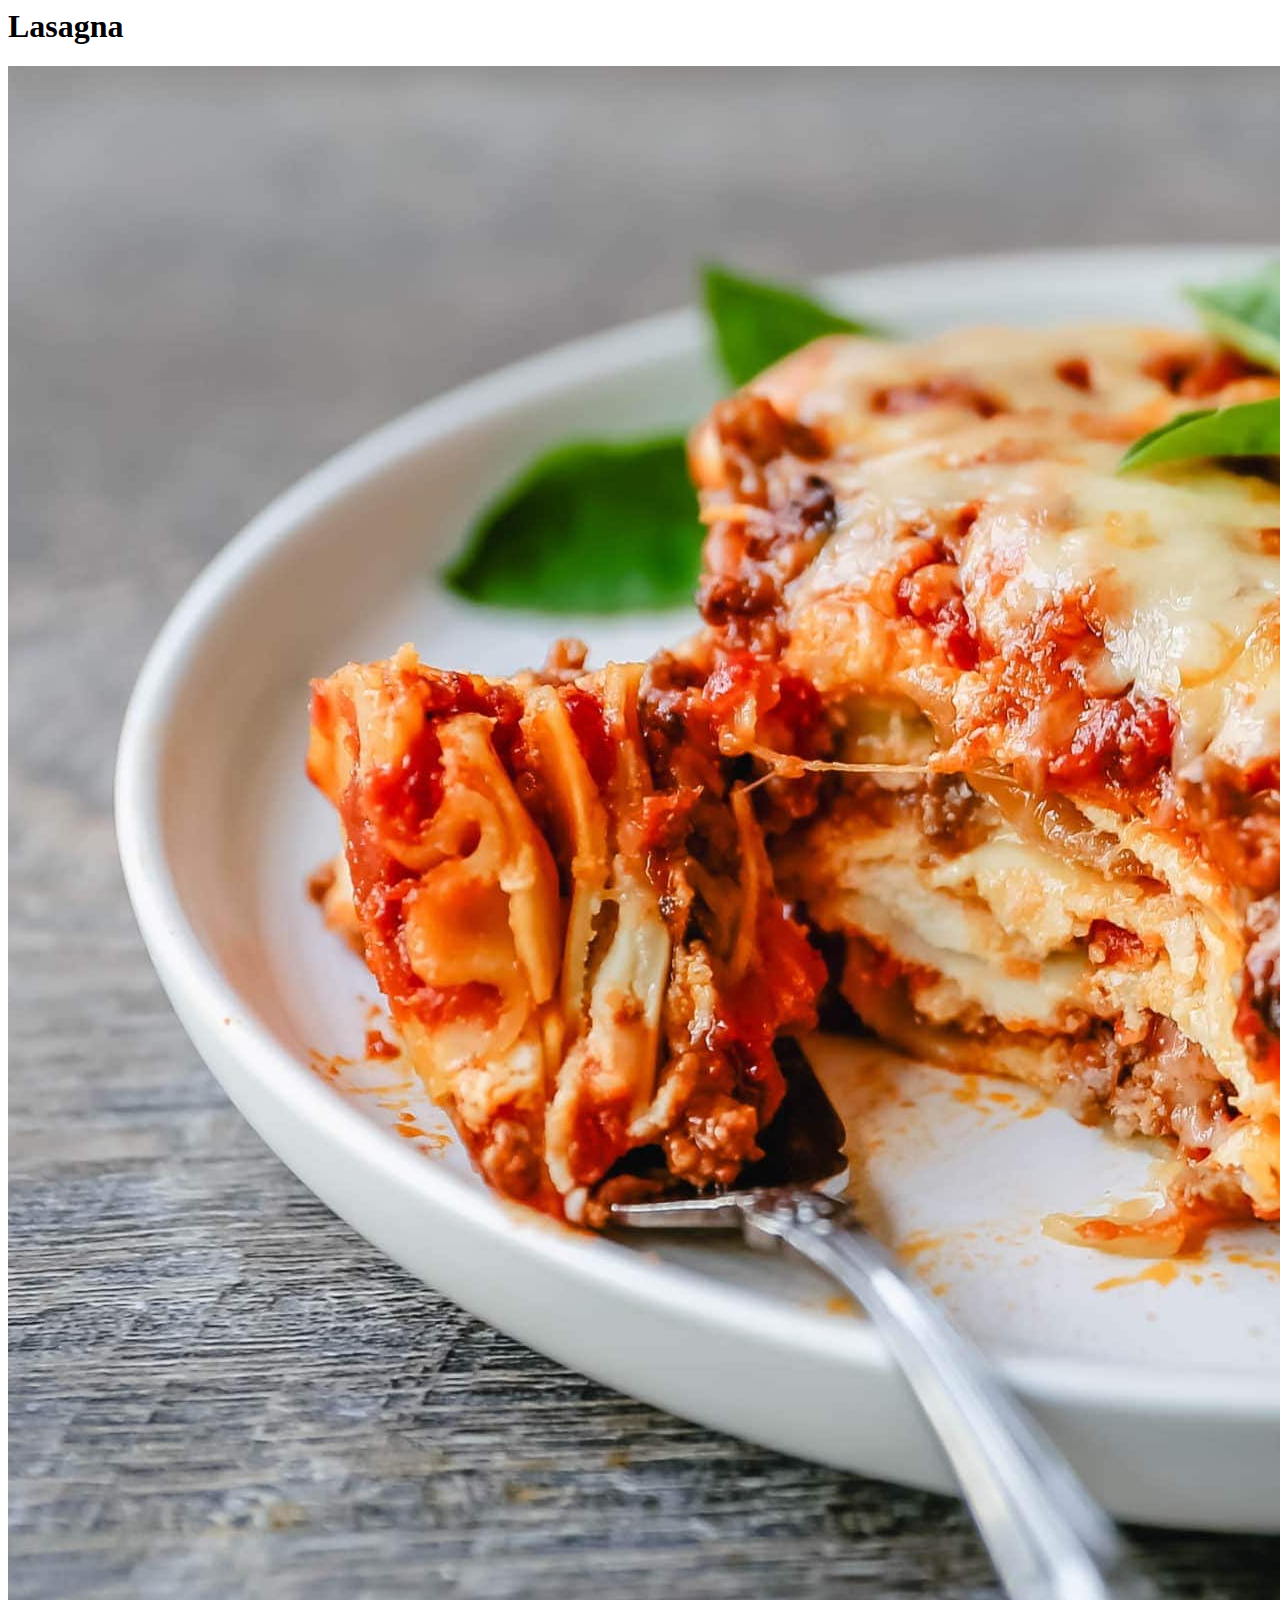
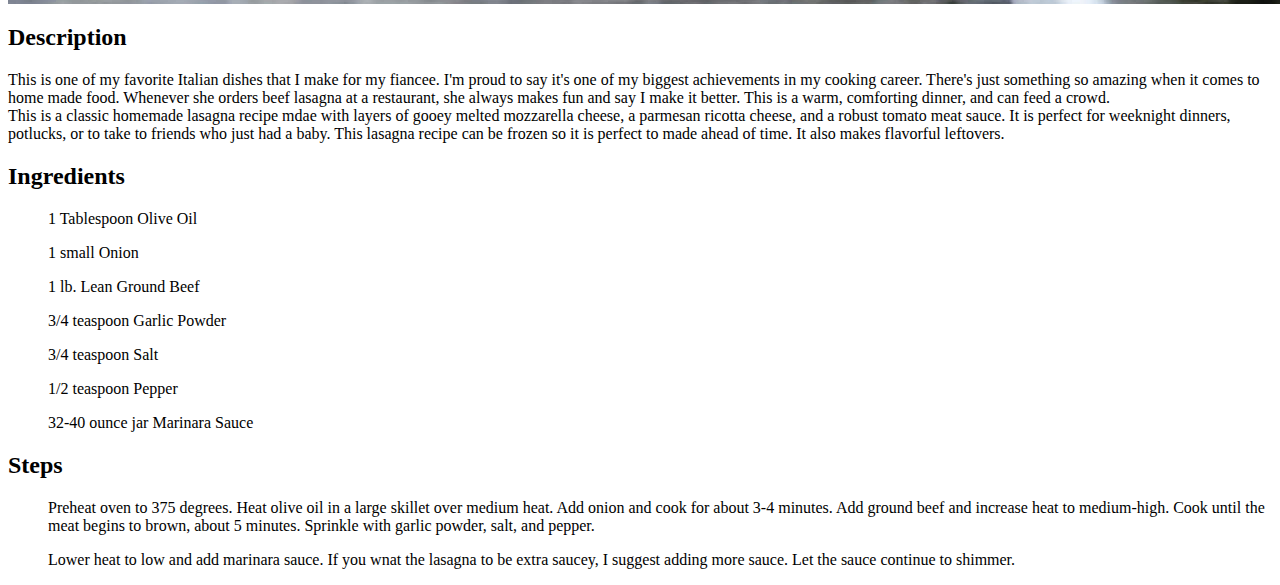
==== recipes/lasagna.html @ d416dfc3 "Finished lasagna.html and pho.html" ====
<body>
    <h1>Lasagna</h1>
    <img src="images/lasagna.jpg" alt="Lasagna">
    <h2>Description</h2>
    <p>This is one of my favorite Italian dishes that I make for my fiancee. I'm proud to say it's one of my biggest achievements in my cooking career. There's just something so amazing when it comes to home made food. Whenever she orders beef lasagna at a restaurant, she always makes fun and say I make it better. This is a warm, comforting dinner, and can feed a crowd. <br>
    This is a classic homemade lasagna recipe mdae with layers of gooey melted mozzarella cheese, a parmesan ricotta cheese, and a robust tomato meat sauce. It is perfect for weeknight dinners, potlucks, or to take to friends who just had a baby. This lasagna recipe can be frozen so it is perfect to made ahead of time. It also makes flavorful leftovers.
    </p>

    <h2>Ingredients</h2>
        <ul>1 Tablespoon Olive Oil</ul>
        <ul>1 small Onion</ul>
        <ul>1 lb. Lean Ground Beef</ul>
        <ul>3/4 teaspoon Garlic Powder</ul>
        <ul>3/4 teaspoon Salt</ul>
        <ul>1/2 teaspoon Pepper</ul>
        <ul>32-40 ounce jar Marinara Sauce</ul>

    <h2>Steps</h2>
        <ol>Preheat oven to 375 degrees. Heat olive oil in a large skillet over medium heat. Add onion and cook for about 3-4 minutes. Add ground beef and increase heat to medium-high. Cook until the meat begins to brown, about 5 minutes. Sprinkle with garlic powder, salt, and pepper. </ol>
        <ol>Lower heat to low and add marinara sauce. If you wnat the lasagna to be extra saucey, I suggest adding more sauce. Let the sauce continue to shimmer.</ol>
</body>
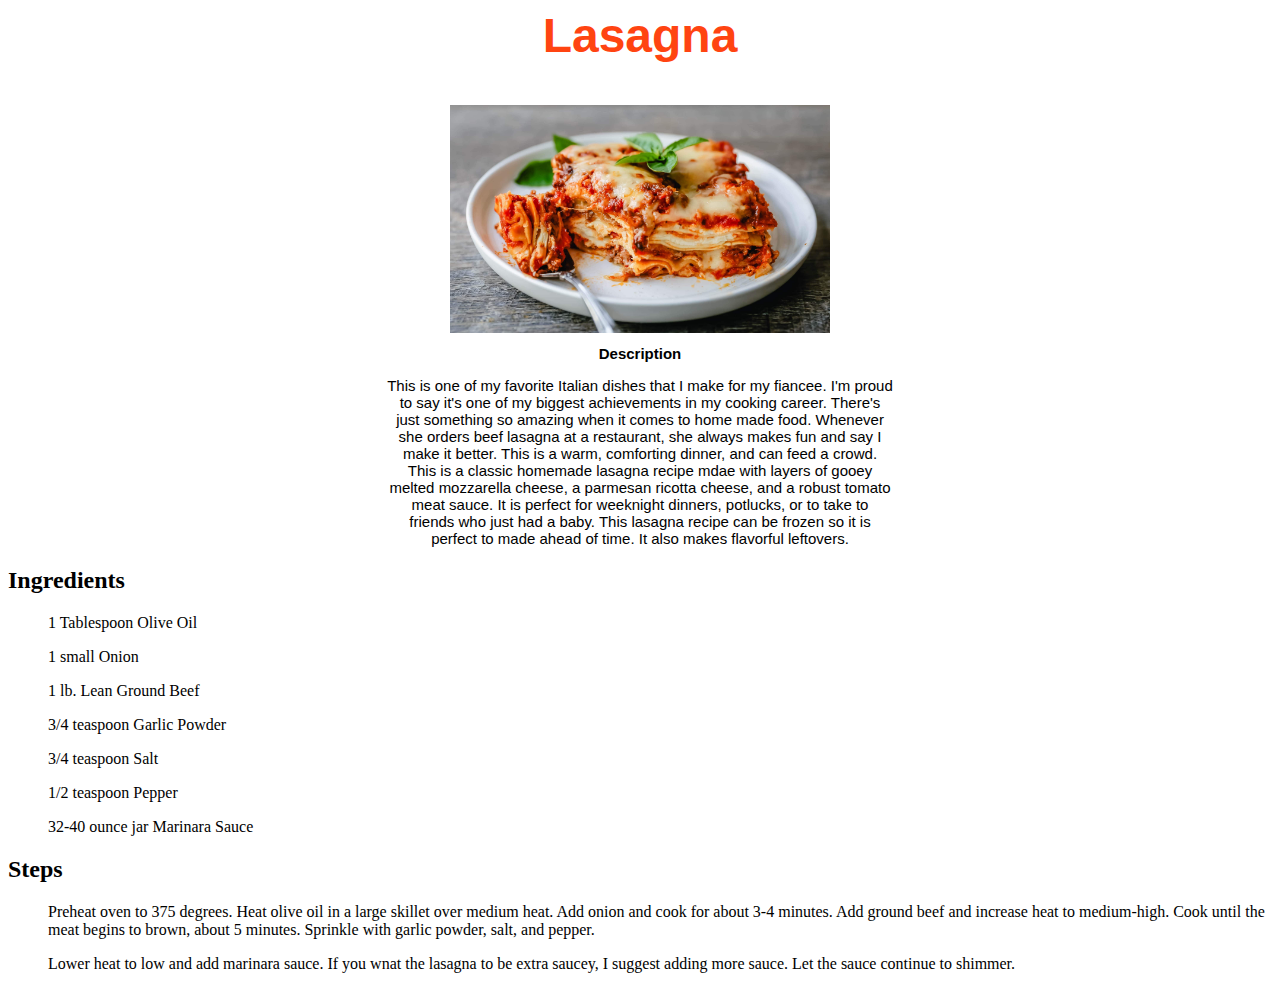
==== commit bb741289: "Added styles.css to all html's, decided to keep the same for all of them for now" ====
--- a/recipes/lasagna.html
+++ b/recipes/lasagna.html
@@ -1,8 +1,16 @@
+<html lang="en">
+<head>
+    <meta charset="UTF-8">
+    <meta http-equiv="X-UA-Compatible" content="IE=edge">
+    <meta name="viewport" content="width=device-width, initial-scale=1.0">
+    <title>Lasagna Recipe</title>
+    <link rel="stylesheet" href="styles.css">
+</head>
 <body>
-    <h1>Lasagna</h1>
-    <img src="images/lasagna.jpg" alt="Lasagna">
-    <h2>Description</h2>
-    <p>This is one of my favorite Italian dishes that I make for my fiancee. I'm proud to say it's one of my biggest achievements in my cooking career. There's just something so amazing when it comes to home made food. Whenever she orders beef lasagna at a restaurant, she always makes fun and say I make it better. This is a warm, comforting dinner, and can feed a crowd. <br>
+    <h1 class="header">Lasagna</h1>
+    <img src="images/lasagna.jpg" alt="Lasagna" class="center">
+    <h2 class="text">Description</h2>
+    <p class="text">This is one of my favorite Italian dishes that I make for my fiancee. I'm proud to say it's one of my biggest achievements in my cooking career. There's just something so amazing when it comes to home made food. Whenever she orders beef lasagna at a restaurant, she always makes fun and say I make it better. This is a warm, comforting dinner, and can feed a crowd. <br>
     This is a classic homemade lasagna recipe mdae with layers of gooey melted mozzarella cheese, a parmesan ricotta cheese, and a robust tomato meat sauce. It is perfect for weeknight dinners, potlucks, or to take to friends who just had a baby. This lasagna recipe can be frozen so it is perfect to made ahead of time. It also makes flavorful leftovers.
     </p>
 
@@ -19,3 +27,4 @@
         <ol>Preheat oven to 375 degrees. Heat olive oil in a large skillet over medium heat. Add onion and cook for about 3-4 minutes. Add ground beef and increase heat to medium-high. Cook until the meat begins to brown, about 5 minutes. Sprinkle with garlic powder, salt, and pepper. </ol>
         <ol>Lower heat to low and add marinara sauce. If you wnat the lasagna to be extra saucey, I suggest adding more sauce. Let the sauce continue to shimmer.</ol>
 </body>
+</html>
--- a/recipes/styles.css
+++ b/recipes/styles.css
@@ -0,0 +1,24 @@
+.center {
+    display: block;
+    margin-left: auto;
+    margin-right: auto;
+    width: 30%;
+}
+
+.text {
+    font-size: 15px;
+    font-family: Verdana, Geneva, Tahoma, sans-serif;
+    text-align: center;
+    width: 40%;
+    margin-left: auto;
+    margin-right: auto;
+}
+
+.header {
+    
+    color: #ff4411; 
+    font-size: 48px; 
+    font-family: 'Signika', sans-serif;  
+    padding-bottom: 10px;
+    text-align: center;
+}